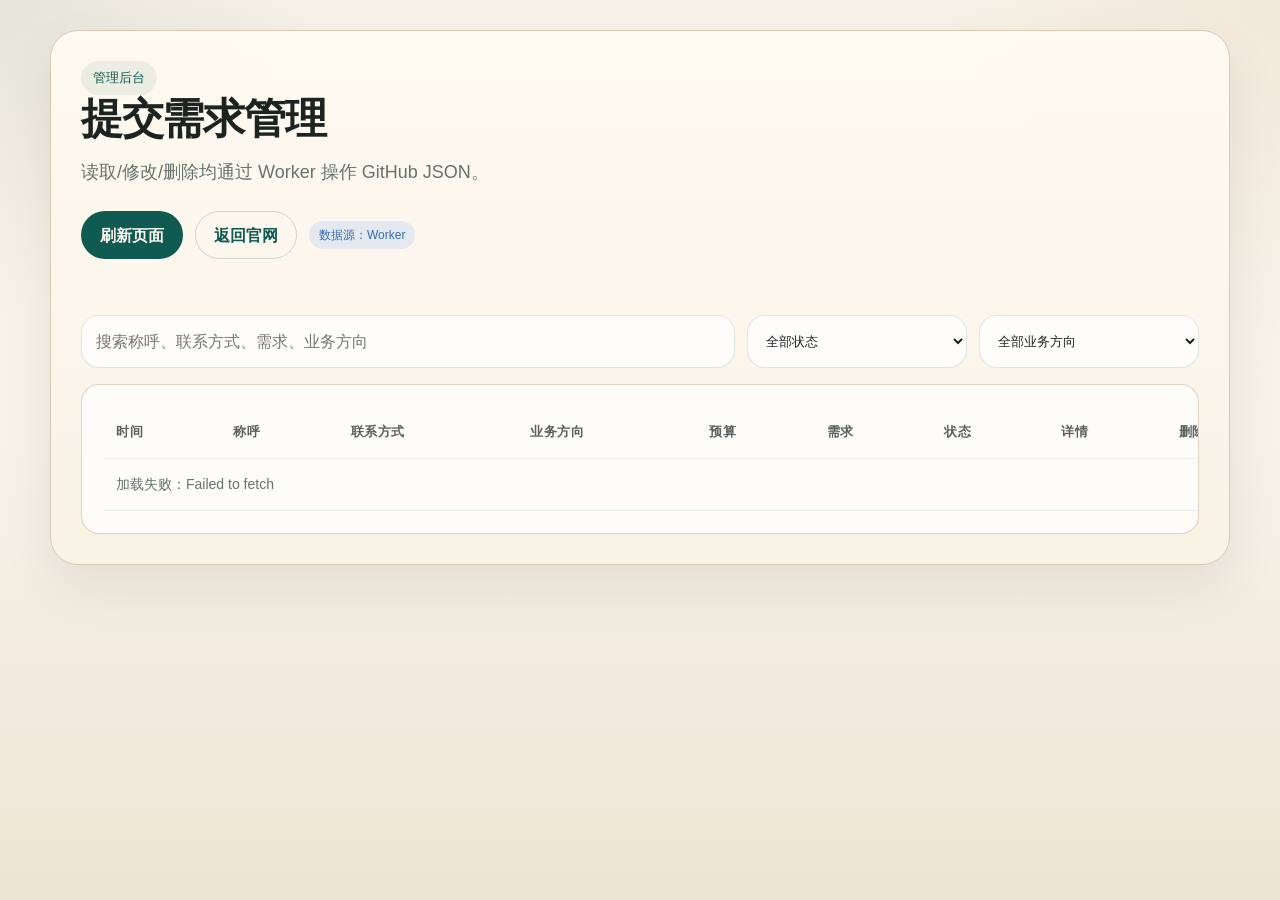
==== admin/index.html @ 6bb74f0a "add" ====
﻿<!DOCTYPE html>
<html lang="zh-CN">
<head>
  <meta charset="UTF-8" />
  <meta name="viewport" content="width=device-width, initial-scale=1.0" />
  <title>后台管理 | shedatahk limited</title>
  <link rel="stylesheet" href="../assets/css/wisdomshe.css" />
  <style>
    .admin-summary{display:grid;grid-template-columns:repeat(4,minmax(0,1fr));gap:16px;margin:24px 0 32px}
    .admin-summary .card{padding:20px}
    .admin-summary strong{display:block;font-size:28px;margin-top:8px}
    .admin-toolbar{display:flex;gap:12px;flex-wrap:wrap;align-items:center;margin:24px 0}
    .admin-table-wrap{overflow-x:auto}
    .admin-table{width:100%;border-collapse:collapse;min-width:1180px}
    .admin-table th,.admin-table td{padding:14px 12px;border-bottom:1px solid rgba(15,90,81,.08);vertical-align:top;text-align:left}
    .admin-table th{font-size:13px;letter-spacing:.04em;text-transform:uppercase;color:rgba(28,36,34,.72)}
    .admin-table td{font-size:14px}
    .pill{display:inline-flex;align-items:center;padding:4px 10px;border-radius:999px;background:rgba(15,90,81,.08);font-size:12px;white-space:nowrap}
    .pill.success{background:rgba(86,201,134,.16);color:#1c6b50}
    .pill.warn{background:rgba(255,196,61,.16);color:#926100}
    .pill.info{background:rgba(98,161,255,.16);color:#376bb6}
    .muted.small{font-size:12px;line-height:1.5}
    .search-row{display:grid;grid-template-columns:1fr 220px 220px;gap:12px;margin-bottom:16px}
    .search-row input,.search-row select,.status-select{
      width:100%;padding:12px 14px;border-radius:18px;border:1px solid rgba(15,90,81,.14);
      background:rgba(255,255,255,.82);color:var(--ink)
    }
    .detail-drawer{
      margin-top:10px;padding:14px;border:1px solid rgba(15,90,81,.14);
      border-radius:14px;background:rgba(255,255,255,.78)
    }
    .detail-grid{display:grid;grid-template-columns:repeat(2,minmax(0,1fr));gap:10px}
    .detail-item{padding:10px 12px;border:1px solid rgba(15,90,81,.1);border-radius:12px;background:#fff}
    .detail-item .k{display:block;font-size:12px;color:#6b7b74;margin-bottom:4px}
    .detail-item .v{word-break:break-word}
    .detail-item.full{grid-column:1/-1}
    .detail-actions{display:flex;gap:10px;flex-wrap:wrap;margin-top:10px}
    .btn-mini{padding:8px 12px;border-radius:999px;border:1px solid rgba(15,90,81,.2);background:#fff;cursor:pointer}
    @media (max-width:980px){
      .admin-summary,.search-row,.detail-grid{grid-template-columns:1fr}
    }
  </style>
</head>
<body>
  <div class="site-shell">
    <main class="page">
      <section class="section-card">
        <span class="eyebrow">管理后台</span>
        <h1 style="font-size:42px;">提交需求管理</h1>
        <p class="lead">读取/修改/删除均通过 Worker 操作 GitHub JSON。</p>

        <div class="admin-toolbar">
          <a class="button" href="./">刷新页面</a>
          <a class="button-ghost" href="../">返回官网</a>
          <span class="pill info" id="data-source-pill">数据源：Worker</span>
        </div>

        <div class="admin-summary" id="summary"></div>

        <div class="search-row">
          <input id="searchInput" type="search" placeholder="搜索称呼、联系方式、需求、业务方向" />
          <select id="statusFilter">
            <option value="all">全部状态</option>
            <option value="new">新提交</option>
            <option value="reviewing">处理中</option>
            <option value="closed">已处理</option>
          </select>
          <select id="lineFilter">
            <option value="all">全部业务方向</option>
            <option value="industry">医药项目与实业 IP</option>
            <option value="capital">投资组合管理与香港功能地产</option>
            <option value="general">通用</option>
          </select>
        </div>

        <div class="card admin-table-wrap">
          <table class="admin-table">
            <thead>
              <tr>
                <th>时间</th><th>称呼</th><th>联系方式</th><th>业务方向</th><th>预算</th><th>需求</th><th>状态</th><th>详情</th><th>删除</th>
              </tr>
            </thead>
            <tbody id="requestBody">
              <tr><td colspan="9" class="muted">正在加载需求数据...</td></tr>
            </tbody>
          </table>
        </div>
      </section>
    </main>
  </div>

  <script src="../assets/js/runtime-config.js"></script>
  <script>
    (function () {
      const cfg = window.WISDOMSHE_CONFIG || {};
      const worker = (cfg.workerEndpoint || "").replace(/\/$/, "");
      const requestBody = document.getElementById("requestBody");
      const summary = document.getElementById("summary");
      const searchInput = document.getElementById("searchInput");
      const statusFilter = document.getElementById("statusFilter");
      const lineFilter = document.getElementById("lineFilter");
      let requests = [];

      function esc(t){return String(t||"").replace(/&/g,"&amp;").replace(/</g,"&lt;").replace(/>/g,"&gt;").replace(/\"/g,"&quot;").replace(/'/g,"&#39;")}
      function d(v){try{return v?new Intl.DateTimeFormat("zh-CN",{dateStyle:"medium",timeStyle:"short"}).format(new Date(v)):"—"}catch{return v||"—"}}
      function ns(s){return (s||"new").toLowerCase()}
      function nl(l){return (l||"general").toLowerCase()}
      function sl(s){const m={new:["新提交","success"],reviewing:["处理中","warn"],closed:["已处理","info"]};return m[ns(s)]||[s,"info"]}
      function ll(l){const m={industry:"医药项目与实业 IP",capital:"投资组合管理与香港功能地产",general:"通用"};return m[nl(l)]||l}
      function payload(r){return r.payload||{}}
      function fv(r,keys){const p=payload(r);for(const k of keys){if(r[k]!=null&&String(r[k]).trim()!=="")return r[k];if(p[k]!=null&&String(p[k]).trim()!=="")return p[k]}return "—"}
      function st(r){const p=payload(r);return [r.name,r.phone,r.email,r.current_issue,r.service_interest,r.business_line,p.budget_band].filter(Boolean).join(" ").toLowerCase()}

      async function apiGet(){
        const res=await fetch(`${worker}/applications`);
        const j=await res.json();
        if(!res.ok||!j.success) throw new Error(j.error||`HTTP ${res.status}`);
        return j.items||[];
      }
      async function apiPatch(id,status){
        const res=await fetch(`${worker}/applications/${id}`,{
          method:"PATCH",
          headers:{"Content-Type":"application/json"},
          body:JSON.stringify({status})
        });
        const j=await res.json();
        if(!res.ok||!j.success) throw new Error(j.error||`HTTP ${res.status}`);
      }
      async function apiDelete(id){
        const res=await fetch(`${worker}/applications/${id}`,{method:"DELETE"});
        const j=await res.json();
        if(!res.ok||!j.success) throw new Error(j.error||`HTTP ${res.status}`);
      }

      function renderSummary(items){
        summary.innerHTML=[["总需求",items.length],["新提交",items.filter(i=>ns(i.status)==="new").length],["处理中",items.filter(i=>ns(i.status)==="reviewing").length],["已处理",items.filter(i=>ns(i.status)==="closed").length]]
          .map(([k,v])=>`<article class="card"><span class="muted">${k}</span><strong>${v}</strong></article>`).join("");
      }

      function drawerHtml(r){
        const p=payload(r);
        return `
          <div class="detail-drawer">
            <div class="detail-grid">
              <div class="detail-item"><span class="k">编号</span><span class="v">${esc(r.code||r.id||"—")}</span></div>
              <div class="detail-item"><span class="k">提交时间</span><span class="v">${esc(d(r.created_at||r.updated_at))}</span></div>
              <div class="detail-item"><span class="k">称呼</span><span class="v">${esc(fv(r,["name","applicant_name"]))}</span></div>
              <div class="detail-item"><span class="k">联系方式</span><span class="v">${esc(fv(r,["phone","email"]))}</span></div>
              <div class="detail-item"><span class="k">业务方向</span><span class="v">${esc(ll(r.business_line||p.business_line))}</span></div>
              <div class="detail-item"><span class="k">预算</span><span class="v">${esc(fv(r,["budget_band","budget_note"]))}</span></div>
              <div class="detail-item full"><span class="k">需求</span><span class="v">${esc(fv(r,["current_issue","service_interest","subject"]))}</span></div>
            </div>
          </div>
        `;
      }

      function renderTable(items){
        if(!items.length){
          requestBody.innerHTML='<tr><td colspan="9" class="muted">没有匹配的需求记录。</td></tr>';
          return;
        }

        requestBody.innerHTML=items.map((r,i)=>{
          const [stxt,scls]=sl(r.status);
          const id=r.id||i+1;
          const drawerId=`drawer-${id}`;
          return `<tr data-row-id="${id}">
            <td>${esc(d(r.created_at||r.updated_at))}</td>
            <td>${esc(fv(r,["name","applicant_name"]))}</td>
            <td>${esc(fv(r,["phone","email"]))}</td>
            <td><span class="pill">${esc(ll(r.business_line||payload(r).business_line))}</span></td>
            <td>${esc(fv(r,["budget_band","budget_note"]))}</td>
            <td>${esc(fv(r,["current_issue","service_interest","subject"]))}</td>
            <td>
              <span class="pill ${scls}">${esc(stxt)}</span>
              <div class="detail-actions">
                <select class="status-select" data-status-id="${id}">
                  <option value="new" ${ns(r.status)==="new"?"selected":""}>新提交</option>
                  <option value="reviewing" ${ns(r.status)==="reviewing"?"selected":""}>处理中</option>
                  <option value="closed" ${ns(r.status)==="closed"?"selected":""}>已处理</option>
                </select>
                <button class="btn-mini" data-save-id="${id}">保存</button>
              </div>
            </td>
            <td>
              <button class="btn-mini" data-toggle-id="${drawerId}">查看</button>
              <div id="${drawerId}" style="display:none;"></div>
            </td>
            <td><button class="btn-mini" data-delete-id="${id}">删除</button></td>
          </tr>`;
        }).join("");

        requestBody.querySelectorAll("[data-save-id]").forEach(btn=>{
          btn.addEventListener("click", async ()=>{
            const id=btn.getAttribute("data-save-id");
            const sel=requestBody.querySelector(`[data-status-id="${id}"]`);
            try{await apiPatch(id, sel.value); await refresh();}catch(e){alert("状态更新失败: "+e.message)}
          });
        });

        requestBody.querySelectorAll("[data-delete-id]").forEach(btn=>{
          btn.addEventListener("click", async ()=>{
            const id=btn.getAttribute("data-delete-id");
            if(!confirm("确定删除这条记录吗？")) return;
            try{await apiDelete(id); await refresh();}catch(e){alert("删除失败: "+e.message)}
          });
        });

        requestBody.querySelectorAll("[data-toggle-id]").forEach(btn=>{
          btn.addEventListener("click", ()=>{
            const drawerId=btn.getAttribute("data-toggle-id");
            const box=document.getElementById(drawerId);
            const row=btn.closest("tr");
            const idx=[...requestBody.querySelectorAll("tr")].indexOf(row);
            const r=items[idx];
            if(!box) return;
            const isHidden = box.style.display === "none";
            if(isHidden){
              box.innerHTML=drawerHtml(r);
              box.style.display="block";
              btn.textContent="收起";
            }else{
              box.style.display="none";
              box.innerHTML="";
              btn.textContent="查看";
            }
          });
        });
      }

      function applyFilters(){
        const kw=searchInput.value.trim().toLowerCase();
        const stv=statusFilter.value;
        const lv=lineFilter.value;
        const filtered=requests.filter(r=>{
          const mk=!kw||st(r).includes(kw);
          const ms=stv==="all"||ns(r.status)===stv;
          const ml=lv==="all"||nl(r.business_line)===lv;
          return mk&&ms&&ml;
        });
        renderSummary(filtered);
        renderTable(filtered);
      }

      async function refresh(){
        try{
          if(!worker) throw new Error("workerEndpoint 未配置");
          requests=await apiGet();
          applyFilters();
        }catch(e){
          requestBody.innerHTML=`<tr><td colspan="9" class="muted">加载失败：${esc(e.message)}</td></tr>`;
          summary.innerHTML="";
        }
      }

      refresh();
      [searchInput,statusFilter,lineFilter].forEach(el=>el.addEventListener("input",applyFilters));
      [statusFilter,lineFilter].forEach(el=>el.addEventListener("change",applyFilters));
    })();
  </script>
</body>
</html>
---- assets/css/wisdomshe.css ----
﻿:root {
  --bg: #f7f1e7;
  --bg-deep: #eee4d3;
  --surface: #fffaf2;
  --surface-soft: #f8f1e5;
  --ink: #1c2422;
  --muted: #65736d;
  --line: #d7c9b6;
  --brand: #0f5a51;
  --brand-strong: #0b443d;
  --accent: #be7b3d;
  --accent-soft: #f3e0c8;
  --footer: #234a8a;
  --footer-accent: #ffb23d;
  --shadow: 0 22px 54px rgba(25, 31, 28, 0.08);
  --radius: 28px;
  --radius-sm: 18px;
  --max: 1180px;
}

* { box-sizing: border-box; }
html { scroll-behavior: smooth; }
body {
  margin: 0;
  background:
    radial-gradient(circle at top right, rgba(190, 123, 61, 0.08), transparent 22%),
    radial-gradient(circle at left top, rgba(15, 90, 81, 0.08), transparent 20%),
    linear-gradient(180deg, var(--bg) 0%, #f7f3ea 48%, var(--bg-deep) 100%);
  color: var(--ink);
  font-family: "PingFang SC", "Noto Sans CJK SC", "Microsoft YaHei", sans-serif;
  line-height: 1.7;
}
a { color: inherit; text-decoration: none; }
button, input, textarea { font: inherit; }
button { cursor: pointer; }
.site-shell { min-height: 100vh; }
.topbar {
  position: sticky; top: 0; z-index: 20; backdrop-filter: blur(12px);
  background: rgba(247, 241, 231, 0.92); border-bottom: 1px solid rgba(215, 201, 182, 0.82);
}
.topbar-inner, .page, .footer-inner { width: min(var(--max), calc(100% - 32px)); margin: 0 auto; }
.topbar-inner { display: flex; align-items: center; justify-content: space-between; gap: 18px; padding: 14px 0; }
.brand-mark { display: flex; flex-direction: column; gap: 4px; }
.brand-kicker { color: var(--muted); font-size: 12px; letter-spacing: 0.16em; text-transform: uppercase; }
.brand-name { font-family: "Source Han Serif SC", "Songti SC", serif; font-size: 20px; font-weight: 700; }
.nav-links { display: flex; align-items: center; gap: 10px; flex-wrap: wrap; justify-content: flex-end; }
.nav-link { padding: 10px 14px; border-radius: 999px; color: var(--muted); transition: .22s ease; }
.nav-link:hover { background: rgba(15, 90, 81, 0.08); color: var(--brand); }
.nav-link-cta { background: var(--brand); color: #fff7ef; }
.nav-link-cta:hover { background: var(--brand-strong); color: #fff; }
.nav-link-admin { border: 1px solid rgba(15, 90, 81, 0.18); }
.page { padding: 30px 0 72px; }
.section { margin-top: 34px; }
.section-card, .form-panel { background: linear-gradient(180deg, rgba(255, 250, 242, 0.98), rgba(248, 241, 229, 0.98)); border: 1px solid var(--line); border-radius: var(--radius); box-shadow: var(--shadow); }
.section-card { padding: 30px; }
.hero-grid, .team-grid, .business-grid { display: grid; gap: 22px; }
.hero-grid { grid-template-columns: minmax(0, 1fr) 430px; align-items: start; }
.eyebrow { display: inline-flex; align-items: center; padding: 6px 12px; border-radius: 999px; background: rgba(15, 90, 81, 0.08); color: var(--brand); font-size: 13px; }
h1, h2, h3 { margin: 0 0 12px; font-family: "Source Han Serif SC", "Songti SC", serif; line-height: 1.18; }
h1 { font-size: clamp(38px, 5vw, 64px); letter-spacing: -0.03em; }
h2 { font-size: clamp(28px, 3vw, 42px); }
h3 { font-size: 22px; }
p { margin: 0 0 14px; }
.lead { font-size: 18px; color: var(--muted); max-width: 760px; }
.hero-points { margin: 18px 0 0; padding-left: 18px; color: var(--muted); }
.hero-points li + li { margin-top: 8px; }
.hero-actions { display: flex; flex-wrap: wrap; gap: 12px; margin-top: 22px; }
.button, .button-ghost, .button-soft { display: inline-flex; align-items: center; justify-content: center; min-height: 48px; padding: 0 18px; border-radius: 999px; border: 1px solid transparent; font-weight: 600; }
.button { background: var(--brand); color: #fff7ef; }
.button:hover { background: var(--brand-strong); }
.button-ghost, .button-soft { background: transparent; border-color: rgba(15, 90, 81, 0.2); color: var(--brand); }
.button-ghost:hover, .button-soft:hover { background: rgba(15, 90, 81, 0.05); }
.button-full { width: 100%; }
.form-panel { padding: 26px; }
.form-heading p, .section-header p, .card-scene, .form-note, .form-status, .muted { color: var(--muted); }
.line-switch { margin: 0 0 16px; padding: 0; border: 0; }
.line-switch legend { margin-bottom: 10px; font-weight: 600; }
.line-pill, .tab-button { border: 1px solid rgba(15, 90, 81, 0.16); background: transparent; color: var(--muted); border-radius: 999px; padding: 10px 14px; }
.line-pill.is-active, .tab-button.is-active { background: var(--brand); color: #fff7ef; border-color: var(--brand); }
.field { display: block; margin-top: 14px; }
.field span { display: block; margin-bottom: 8px; font-weight: 600; }
.field input, .field textarea, .search-row input, .search-row select, .admin-table-wrap details { width: 100%; border: 1px solid rgba(15, 90, 81, 0.14); border-radius: 18px; background: rgba(255, 255, 255, 0.82); color: var(--ink); }
.field input, .field textarea { padding: 14px 16px; }
.field textarea { min-height: 160px; resize: vertical; }
.form-actions { margin-top: 18px; }
.form-status { min-height: 22px; margin-top: 12px; }
.form-status.is-error { color: #8b3f31; }
.form-status.is-success { color: #1c6b50; }
.section-header { margin-bottom: 20px; }
.team-grid { grid-template-columns: repeat(2, minmax(0, 1fr)); }
.team-card, .business-card, .card, .price-card { background: rgba(255, 255, 255, 0.75); border: 1px solid rgba(215, 201, 182, 0.8); border-radius: var(--radius-sm); padding: 22px; }
.team-card ul, .business-card ul, .check-list { margin: 12px 0 0; padding-left: 18px; }
.tab-bar { display: flex; gap: 12px; flex-wrap: wrap; margin-bottom: 20px; }
.business-panel[hidden] { display: none; }
.business-grid { grid-template-columns: repeat(3, minmax(0, 1fr)); }
.footer { background: var(--footer); color: #fff; margin-top: 48px; }
.footer-classic { padding: 28px 20px; text-align: center; }
.footer-brandline { display: flex; align-items: center; justify-content: center; gap: 14px; flex-wrap: wrap; font-size: 18px; font-weight: 700; }
.footer-brand { color: var(--footer-accent); }
.footer-contact { margin-top: 10px; }
.footer-divider { opacity: 0.7; }
.admin-summary { display: grid; grid-template-columns: repeat(4, minmax(0, 1fr)); gap: 16px; margin: 24px 0 32px; }
.admin-summary .card { padding: 20px; }
.admin-summary strong { display: block; font-size: 28px; margin-top: 8px; }
.admin-toolbar { display: flex; gap: 12px; flex-wrap: wrap; align-items: center; margin: 24px 0; }
.admin-table-wrap { overflow-x: auto; }
.admin-table { width: 100%; border-collapse: collapse; min-width: 980px; }
.admin-table th, .admin-table td { padding: 14px 12px; border-bottom: 1px solid rgba(15, 90, 81, 0.08); vertical-align: top; text-align: left; }
.admin-table th { font-size: 13px; letter-spacing: .04em; text-transform: uppercase; color: rgba(28, 36, 34, 0.72); }
.admin-table td { font-size: 14px; }
.pill { display: inline-flex; align-items: center; padding: 4px 10px; border-radius: 999px; background: rgba(15, 90, 81, 0.08); font-size: 12px; white-space: nowrap; }
.pill.success { background: rgba(86, 201, 134, .16); color: #1c6b50; }
.pill.warn { background: rgba(255, 196, 61, .16); color: #926100; }
.pill.info { background: rgba(98, 161, 255, .16); color: #376bb6; }
.muted.small { font-size: 12px; line-height: 1.5; }
.search-row { display: grid; grid-template-columns: 1fr 220px 220px; gap: 12px; margin-bottom: 16px; }
.search-row input, .search-row select { padding: 12px 14px; }
.detail { display: grid; gap: 8px; }
.detail code { white-space: pre-wrap; word-break: break-word; }
@media (max-width: 980px) {
  .hero-grid, .team-grid, .business-grid, .admin-summary, .search-row { grid-template-columns: 1fr; }
  .topbar-inner { align-items: flex-start; flex-direction: column; }
  .nav-links { justify-content: flex-start; }
}
@media (max-width: 640px) {
  .topbar-inner, .page, .footer-inner { width: min(var(--max), calc(100% - 20px)); }
  .page { padding-top: 18px; }
  .section-card, .form-panel { padding: 22px 18px; }
  h1 { font-size: 40px; }
  .hero-actions, .tab-bar, .nav-links { gap: 8px; }
  .nav-link, .line-pill, .tab-button, .button, .button-ghost, .button-soft { width: 100%; justify-content: center; }
}
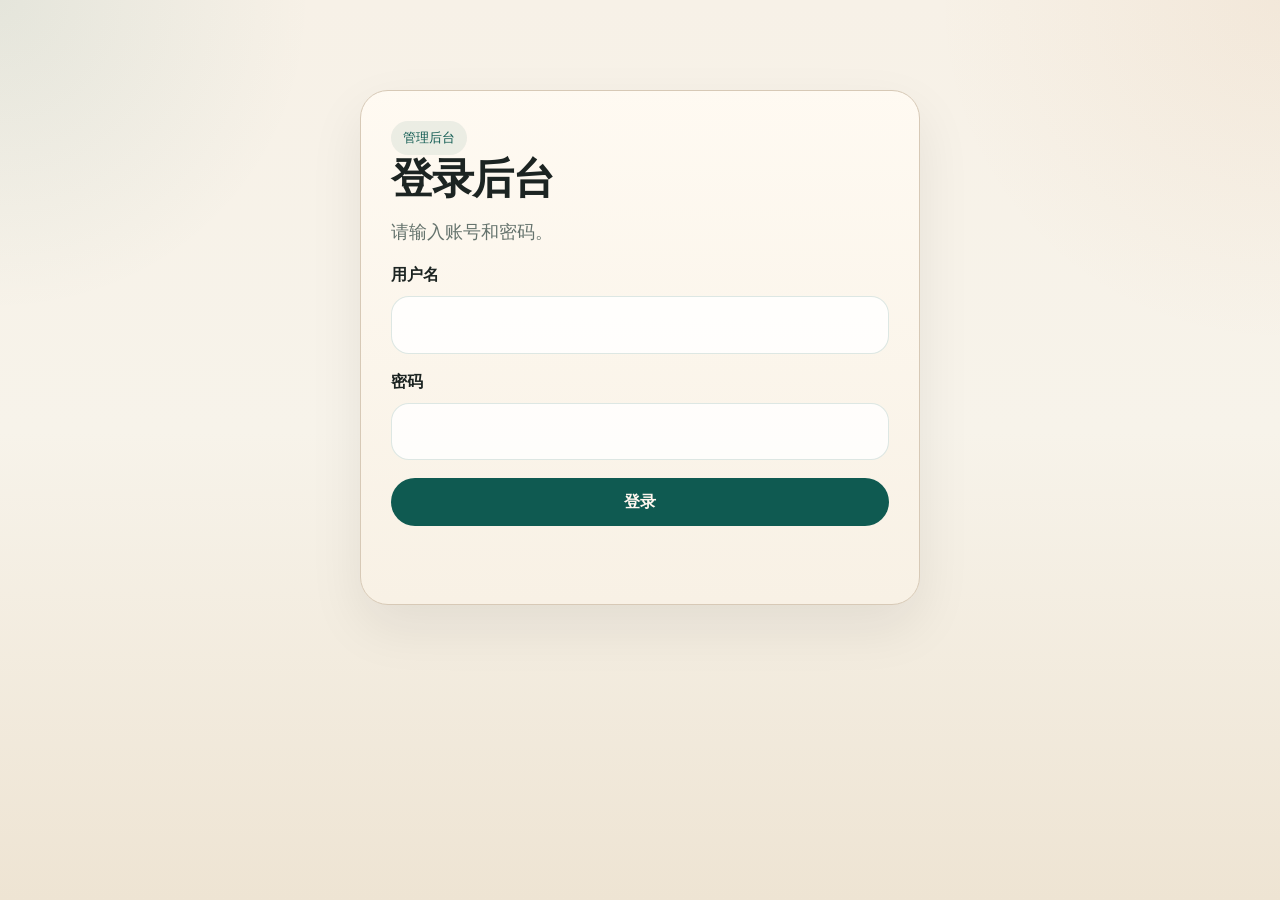
==== commit 98f5f8d2: "Refactor HTML structure and update text content" ====
--- a/admin/index.html
+++ b/admin/index.html
@@ -1,4 +1,4 @@
-﻿<!DOCTYPE html>
+<!DOCTYPE html>
 <html lang="zh-CN">
 <head>
   <meta charset="UTF-8" />
@@ -19,16 +19,9 @@
     .pill.success{background:rgba(86,201,134,.16);color:#1c6b50}
     .pill.warn{background:rgba(255,196,61,.16);color:#926100}
     .pill.info{background:rgba(98,161,255,.16);color:#376bb6}
-    .muted.small{font-size:12px;line-height:1.5}
     .search-row{display:grid;grid-template-columns:1fr 220px 220px;gap:12px;margin-bottom:16px}
-    .search-row input,.search-row select,.status-select{
-      width:100%;padding:12px 14px;border-radius:18px;border:1px solid rgba(15,90,81,.14);
-      background:rgba(255,255,255,.82);color:var(--ink)
-    }
-    .detail-drawer{
-      margin-top:10px;padding:14px;border:1px solid rgba(15,90,81,.14);
-      border-radius:14px;background:rgba(255,255,255,.78)
-    }
+    .search-row input,.search-row select,.status-select{width:100%;padding:12px 14px;border-radius:18px;border:1px solid rgba(15,90,81,.14);background:rgba(255,255,255,.82)}
+    .detail-drawer{margin-top:10px;padding:14px;border:1px solid rgba(15,90,81,.14);border-radius:14px;background:rgba(255,255,255,.78)}
     .detail-grid{display:grid;grid-template-columns:repeat(2,minmax(0,1fr));gap:10px}
     .detail-item{padding:10px 12px;border:1px solid rgba(15,90,81,.1);border-radius:12px;background:#fff}
     .detail-item .k{display:block;font-size:12px;color:#6b7b74;margin-bottom:4px}
@@ -36,9 +29,7 @@
     .detail-item.full{grid-column:1/-1}
     .detail-actions{display:flex;gap:10px;flex-wrap:wrap;margin-top:10px}
     .btn-mini{padding:8px 12px;border-radius:999px;border:1px solid rgba(15,90,81,.2);background:#fff;cursor:pointer}
-    @media (max-width:980px){
-      .admin-summary,.search-row,.detail-grid{grid-template-columns:1fr}
-    }
+    @media (max-width:980px){.admin-summary,.search-row,.detail-grid{grid-template-columns:1fr}}
   </style>
 </head>
 <body>
@@ -47,12 +38,13 @@
       <section class="section-card">
         <span class="eyebrow">管理后台</span>
         <h1 style="font-size:42px;">提交需求管理</h1>
-        <p class="lead">读取/修改/删除均通过 Worker 操作 GitHub JSON。</p>
+        <p class="lead">纯 Worker 模式：读取/修改/删除均写 GitHub JSON。</p>
 
         <div class="admin-toolbar">
+          <button class="button-ghost" id="logoutBtn" type="button">退出登录</button>
           <a class="button" href="./">刷新页面</a>
           <a class="button-ghost" href="../">返回官网</a>
-          <span class="pill info" id="data-source-pill">数据源：Worker</span>
+          <span class="pill info">数据源：Worker</span>
         </div>
 
         <div class="admin-summary" id="summary"></div>
@@ -93,12 +85,24 @@
   <script>
     (function () {
       const cfg = window.WISDOMSHE_CONFIG || {};
+      const gate = cfg.adminGate || {};
+      const sessionKey = "wisdomshe_admin_gate_ok";
+      const gateEnabled = gate.enabled !== false;
+      if (gateEnabled && sessionStorage.getItem(sessionKey) !== "1") {
+        window.location.href = "login.html";
+      }
+    })();
+  </script>
+  <script>
+    (function () {
+      const cfg = window.WISDOMSHE_CONFIG || {};
       const worker = (cfg.workerEndpoint || "").replace(/\/$/, "");
       const requestBody = document.getElementById("requestBody");
       const summary = document.getElementById("summary");
       const searchInput = document.getElementById("searchInput");
       const statusFilter = document.getElementById("statusFilter");
       const lineFilter = document.getElementById("lineFilter");
+      const logoutBtn = document.getElementById("logoutBtn");
       let requests = [];
 
       function esc(t){return String(t||"").replace(/&/g,"&amp;").replace(/</g,"&lt;").replace(/>/g,"&gt;").replace(/\"/g,"&quot;").replace(/'/g,"&#39;")}
@@ -253,6 +257,11 @@
         }
       }
 
+      logoutBtn?.addEventListener("click", ()=>{
+        sessionStorage.removeItem("wisdomshe_admin_gate_ok");
+        window.location.href="login.html";
+      });
+
       refresh();
       [searchInput,statusFilter,lineFilter].forEach(el=>el.addEventListener("input",applyFilters));
       [statusFilter,lineFilter].forEach(el=>el.addEventListener("change",applyFilters));
